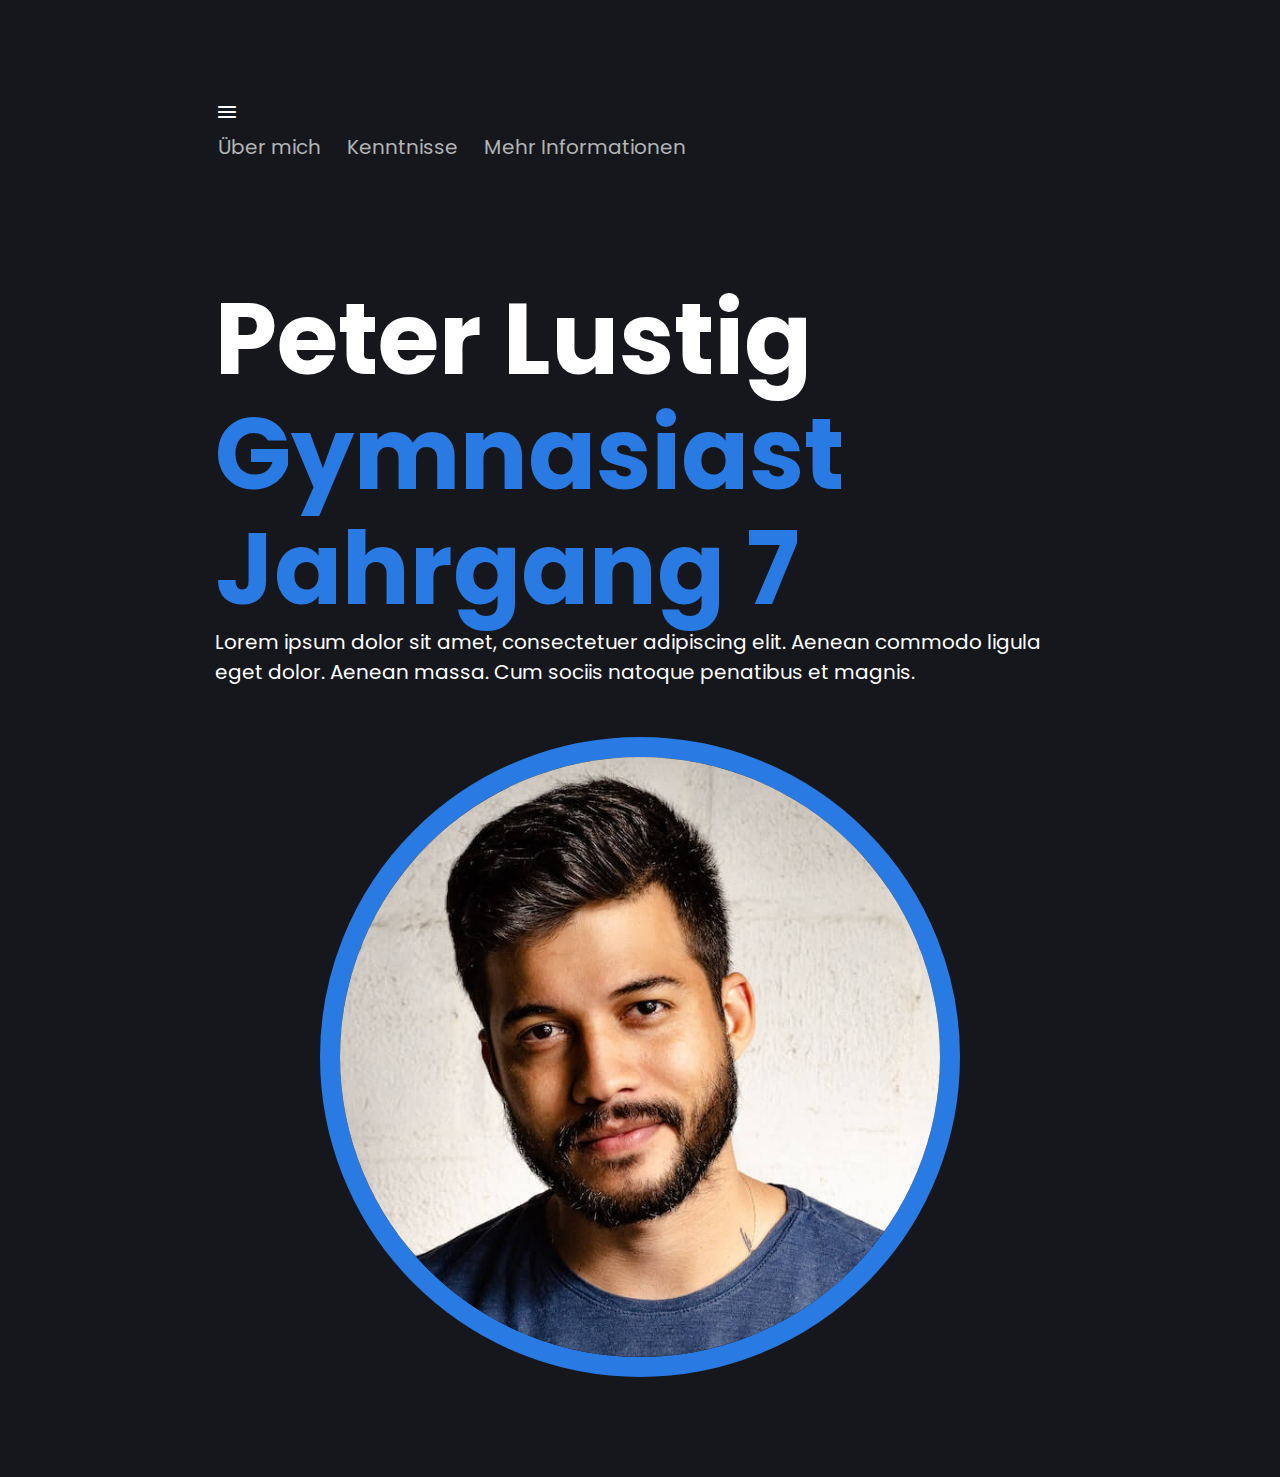
==== index.html @ 4d963d67 "bo" ====
<!DOCTYPE html>
<html lang="de">
<head>
    <meta charset="UTF-8">
    <meta name="viewport" content="width=device-width, initial-scale=1">
    <title>Portrait-Onepager</title>
    <link rel="stylesheet" href="general_styles.css">
    <link rel="stylesheet" href="header.css">
    <link rel="stylesheet" href="https://fonts.googleapis.com/css2?family=Material+Symbols+Rounded:opsz,wght,FILL,GRAD@20..48,100..700,0..1,-50..200" />
</head>
<body>
		<header>
			<div class="header_text">
				<nav>
					<span class="material-symbols-rounded">menu</span>
					<ul>
						<li><a href="">Über mich</a></li>
						<li><a href="">Kenntnisse</a></li>
						<li><a href="">Mehr Informationen</a></li>
					</ul>
				</nav>
				<h1>Peter Lustig <br><span style="color: var(--main-brand-color)">Gymnasiast Jahrgang 7</span></h1>
				<p class="sunheading">Lorem ipsum dolor sit amet, consectetuer adipiscing elit. Aenean commodo ligula eget dolor. Aenean massa. Cum sociis natoque penatibus et magnis.</p>
			</div>
			
			<div class="circle">
				<img src="images/italo-melo-05.jpg">
			</div>
			</div>
		</header>
		<section>
		
		</section>
		<section>
		
		</section>
		<footer>
		
		</footer>
</body>

</html>
---- general_styles.css ----
@import url('https://fonts.googleapis.com/css2?family=Poppins:ital,wght@0,100;0,200;0,300;0,400;0,500;0,600;0,700;0,800;0,900;1,100;1,200;1,300;1,400;1,500;1,600;1,700;1,800;1,900&display=swap');

:root {
	--main-brand-color: #297AE3;
	--primary-color: #15171C;
	--secondary-color: #232933;
	--light-secondary-color: #2E3744;
	--text-color: white;
	--secondary-text-color: #B3B4B6;
}
* {
 	margin: 0;
	 padding: 0;
}
body {
	min-height: 100vh;
	background-color: var(--primary-color);
	font-family: 'Poppins', sans-serif;
	font-size: 20px;
	color: var(--text-color);
}
h1 {
		font-size: 100px;
		line-height: 115%;
}
.subheading {
		margin-top: 25px;
		color: var(--secondary-text-color);
}

@media(max-width: 800px) {
		h1 {
			font-size: 12vw;
		}
}
---- header.css ----
header {
	padding: 100px 25px;
	display: flex;
	justify-content: center;
	align-items: center;
	gap: 50px;
	flex-wrap: wrap;
}
.header_text {
	width: 850px;
}
.circle {
	height: 600px;
	width: 600px;
	max-height: 80vw;
	max-width: 80vw;
	overflow: hidden;
	border-radius: 50%;
	border: 20px solid var(--main-brand-color);
	display: flex;
	justify-content: center;
	align-items: center;
}
.circle img {
	width: 100%;
}
nav {
	margin-bottom: 120px;
}
nav ul {
	list-style: none;
	display: flex;
	gap: 20px;
}
nav a {
	color: var(--secondary-text-color);
	text-decoration: none;
	position: relative;
	padding: 3px;
}
nav a:hover {
	color: var(--text-color);
}
nav a::after {
	content:'';
	height: 2px;
	width: 0;
	background: var(--main-brand-color);
	position: absolute;
	bottom: 0;
	left: 0;
}
nav a:hover::after {
	width: 100%;
}
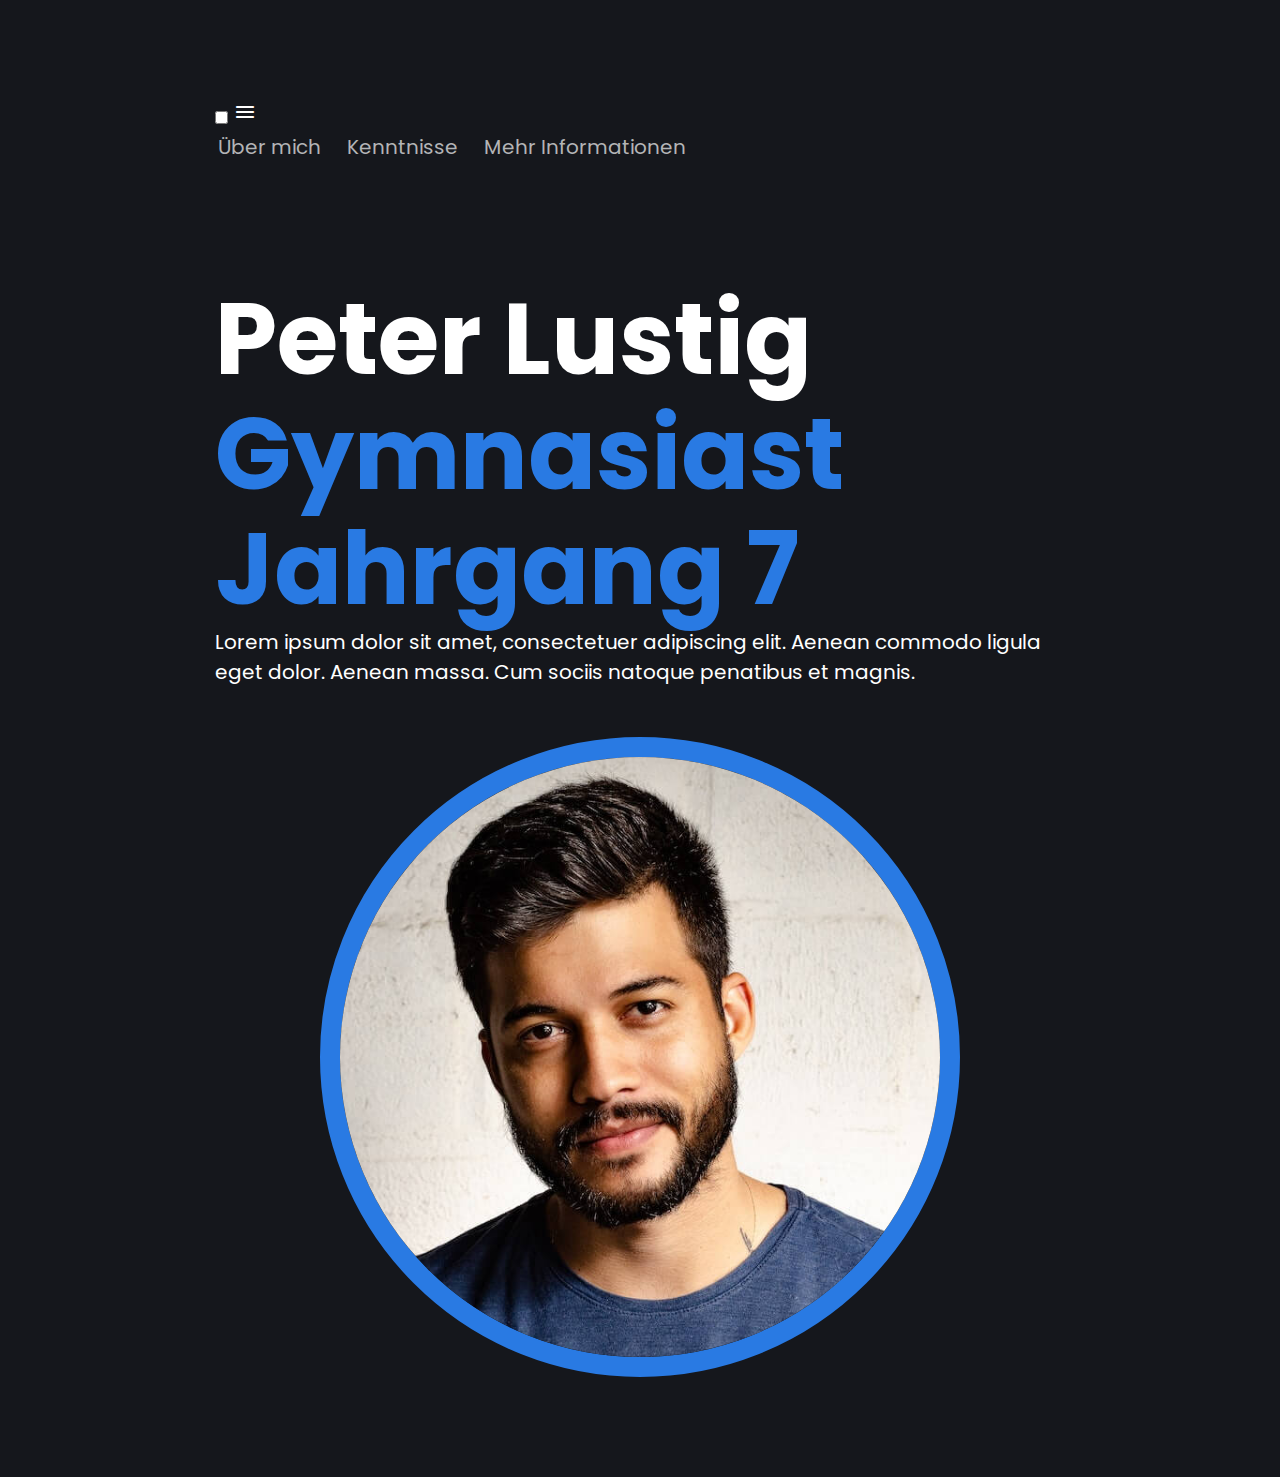
==== commit 140ee9f2: "bo" ====
--- a/index.html
+++ b/index.html
@@ -12,7 +12,11 @@
 		<header>
 			<div class="header_text">
 				<nav>
-					<span class="material-symbols-rounded">menu</span>
+				
+					<input type="checkbox" id="toggle_button">
+					<label for="toggle_button">
+						<span class="material-symbols-rounded">menu</span>
+						</label>
 					<ul>
 						<li><a href="">Über mich</a></li>
 						<li><a href="">Kenntnisse</a></li>
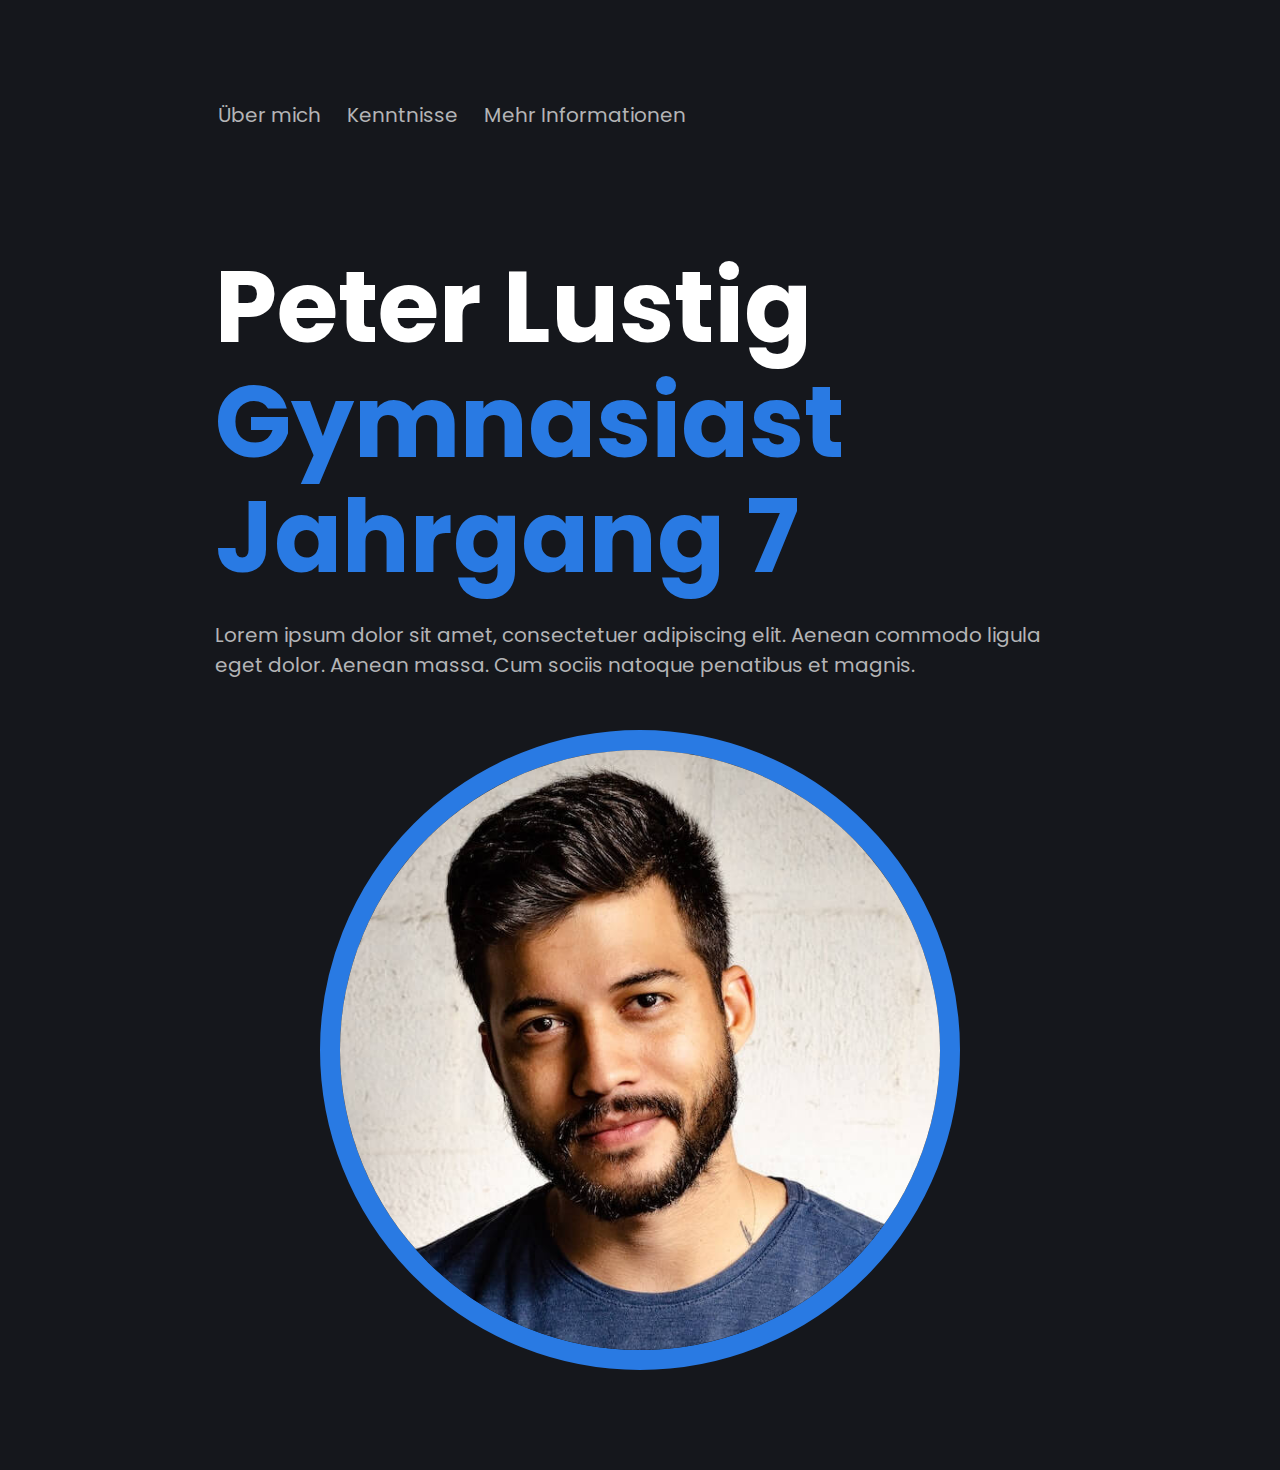
==== commit 4d60dab2: "bo" ====
--- a/index.html
+++ b/index.html
@@ -24,7 +24,7 @@
 					</ul>
 				</nav>
 				<h1>Peter Lustig <br><span style="color: var(--main-brand-color)">Gymnasiast Jahrgang 7</span></h1>
-				<p class="sunheading">Lorem ipsum dolor sit amet, consectetuer adipiscing elit. Aenean commodo ligula eget dolor. Aenean massa. Cum sociis natoque penatibus et magnis.</p>
+				<p class="subheading">Lorem ipsum dolor sit amet, consectetuer adipiscing elit. Aenean commodo ligula eget dolor. Aenean massa. Cum sociis natoque penatibus et magnis.</p>
 			</div>
 			
 			<div class="circle">
--- a/header.css
+++ b/header.css
@@ -52,4 +52,30 @@
 }
 nav a:hover::after {
 	width: 100%;
+}
+#toggle_button {
+	display: none;
+}
+label[for="toggle_button"] span {
+	display: none;
+}
+label[for="toggle_button"] span {
+	font-size: 40p;
+}
+@media(max-width:800px) {
+		nav {
+		position: absolute;
+		top: 0;
+		left: 0;
+	}
+		nav ul {
+			display: none;
+			flex-direction: column;
+		}
+		#toggle_button:checked ~ ul {
+			display: flex;
+		}
+		label[for="toggle_button"] span {
+			display: block;
+		}
 }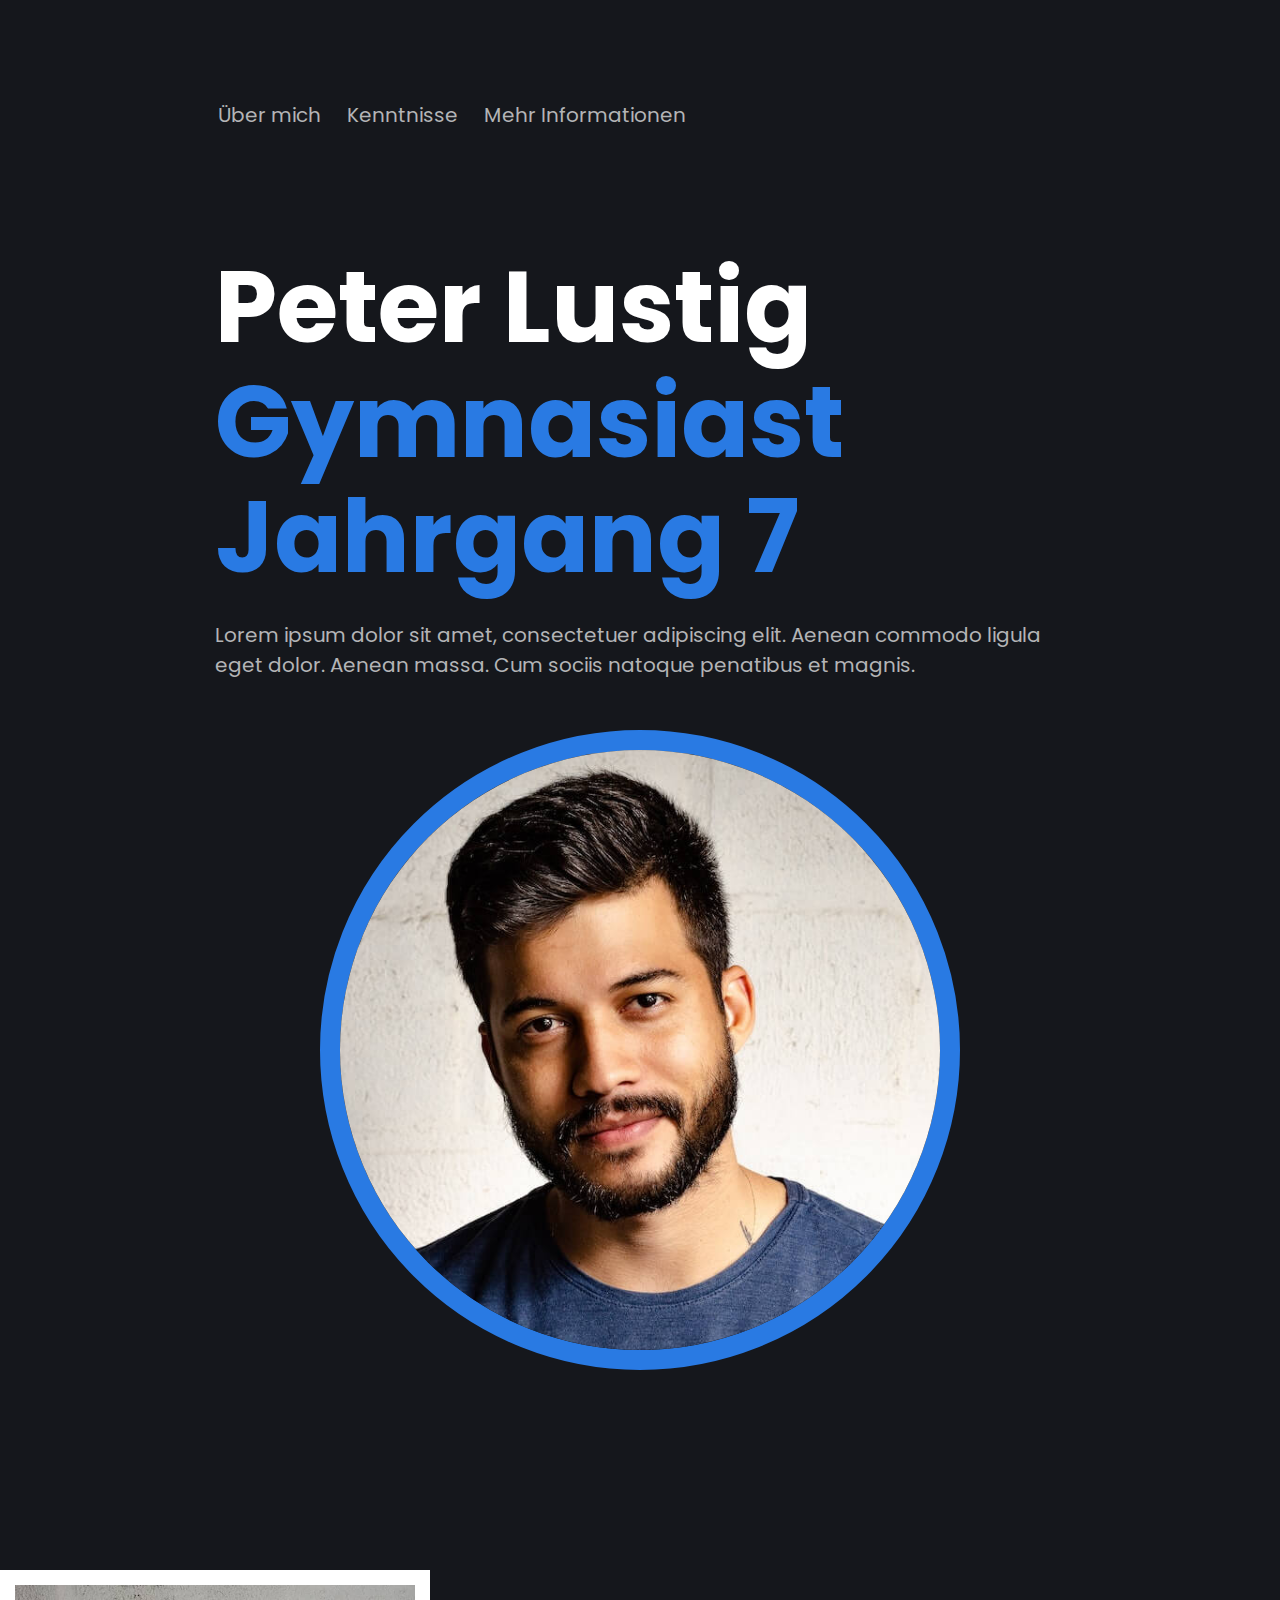
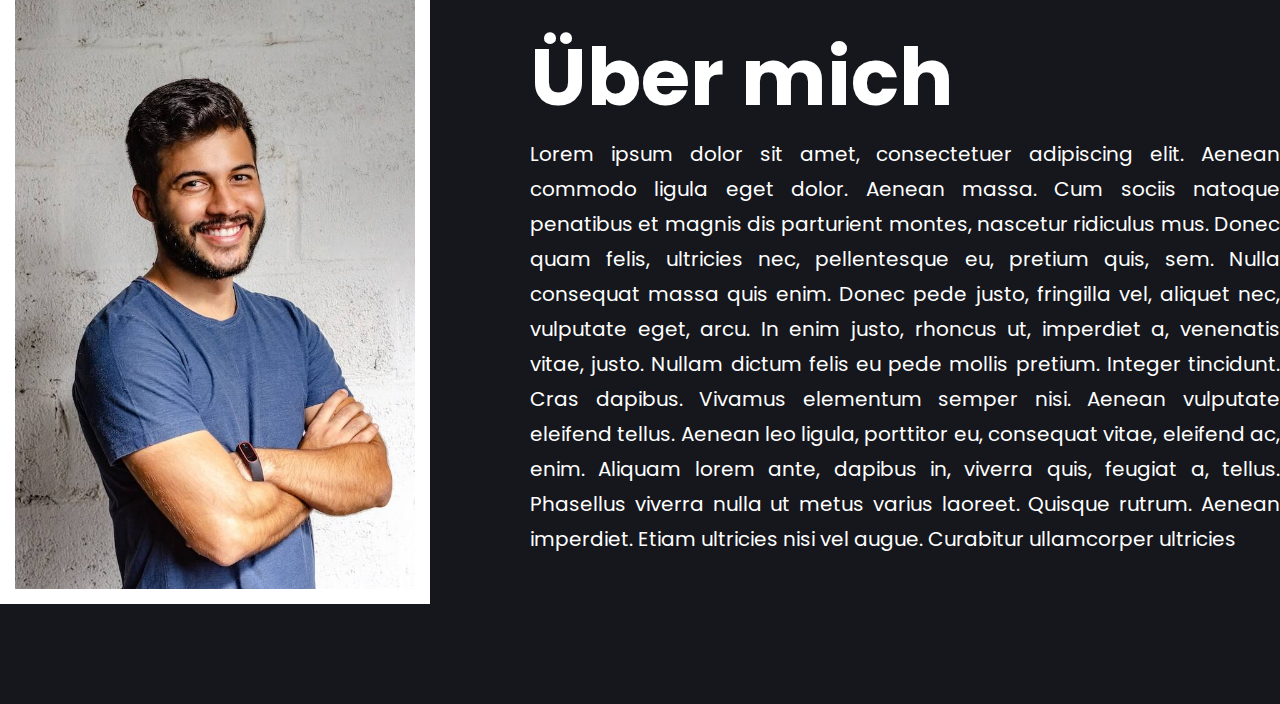
==== commit fcc196bb: "bo" ====
--- a/index.html
+++ b/index.html
@@ -6,6 +6,7 @@
     <title>Portrait-Onepager</title>
     <link rel="stylesheet" href="general_styles.css">
     <link rel="stylesheet" href="header.css">
+    <link rel="stylesheet" href="about_me.css">
     <link rel="stylesheet" href="https://fonts.googleapis.com/css2?family=Material+Symbols+Rounded:opsz,wght,FILL,GRAD@20..48,100..700,0..1,-50..200" />
 </head>
 <body>
@@ -32,8 +33,13 @@
 			</div>
 			</div>
 		</header>
-		<section>
-		
+		<section id="about_me_section">
+			<img src="images/italo-melo-04.jpg">
+			<div class="about_me_container">
+				<h2>Über mich</h2>
+				<p>Lorem ipsum dolor sit amet, consectetuer adipiscing elit. Aenean commodo ligula eget dolor. Aenean massa. Cum sociis natoque penatibus et magnis dis parturient montes, nascetur ridiculus mus. Donec quam felis, ultricies nec, pellentesque eu, pretium quis, sem. Nulla consequat massa quis enim. Donec pede justo, fringilla vel, aliquet nec, vulputate eget, arcu. In enim justo, rhoncus ut, imperdiet a, venenatis vitae, justo. Nullam dictum felis eu pede mollis pretium. Integer tincidunt. Cras dapibus. Vivamus elementum semper nisi. Aenean vulputate eleifend tellus. Aenean leo ligula, porttitor eu, consequat vitae, eleifend ac, enim. Aliquam lorem ante, dapibus in, viverra quis, feugiat a, tellus. Phasellus viverra nulla ut metus varius laoreet. Quisque rutrum. Aenean imperdiet. Etiam ultricies nisi vel augue. Curabitur ullamcorper ultricies</p>
+			</div>
+			</div>
 		</section>
 		<section>
 		
--- a/header.css
+++ b/header.css
@@ -67,10 +67,14 @@
 		position: absolute;
 		top: 0;
 		left: 0;
+		background: var(--secondary-color);
+		padding: 15px;
+		border-radius: 0 0 25px 0;
 	}
 		nav ul {
 			display: none;
 			flex-direction: column;
+			padding-top: 20px;
 		}
 		#toggle_button:checked ~ ul {
 			display: flex;
--- a/about_me.css
+++ b/about_me.css
@@ -0,0 +1,25 @@
+#about_me_section {
+	padding: 100px 0;
+	background-color: var(-secondary-color);
+	display: flex;
+	justify-content: center;
+	align-items: center;
+	gap: 100px;
+	flex-wrap: wrap-reverse;
+}
+.about_me_container {
+	width: 750px;
+	max-width: 90%;
+}
+#about_me_section img{
+	width: 400px;
+	max-width: calc(90% - 30px);
+	border: 15px solid var(--text-color);
+}
+.about_me_container h2 {
+font-size: 80px;
+}
+.about_me_container p {
+	text-align: justify;
+	line-height: 175%;
+}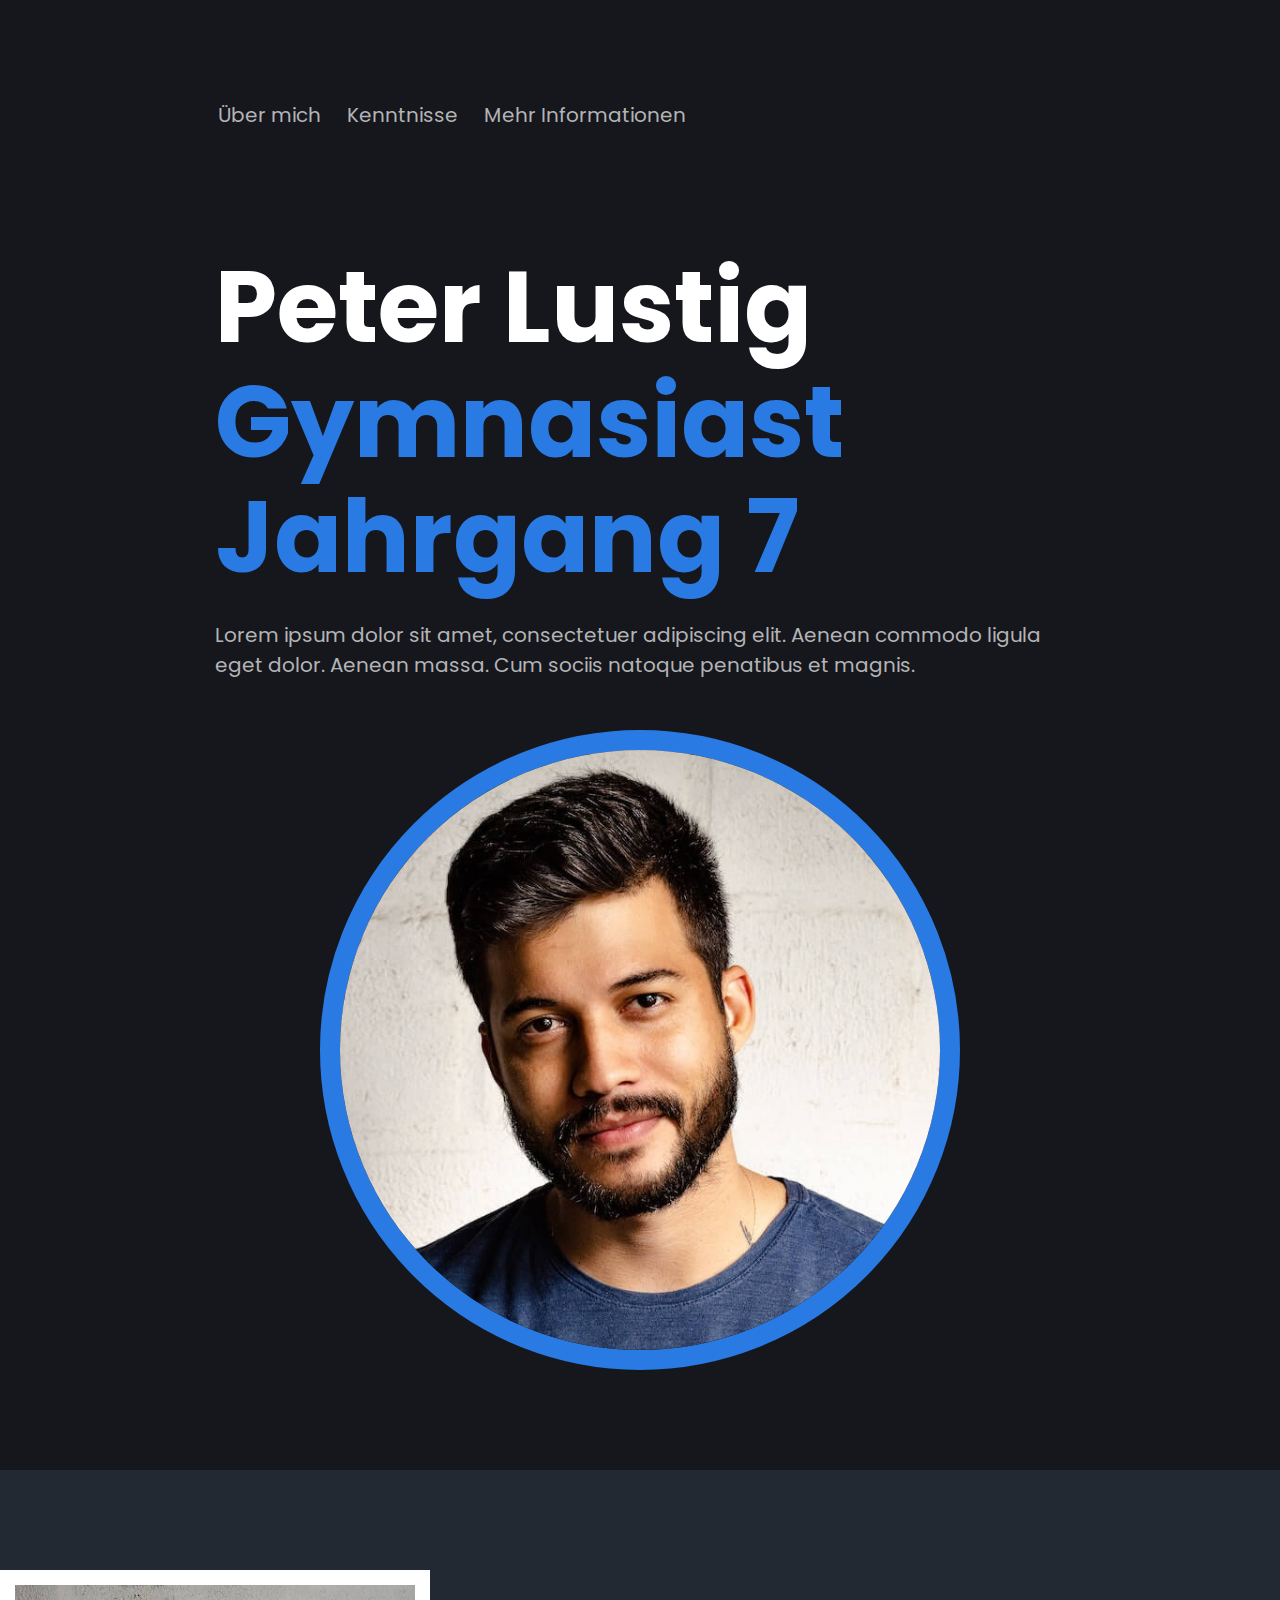
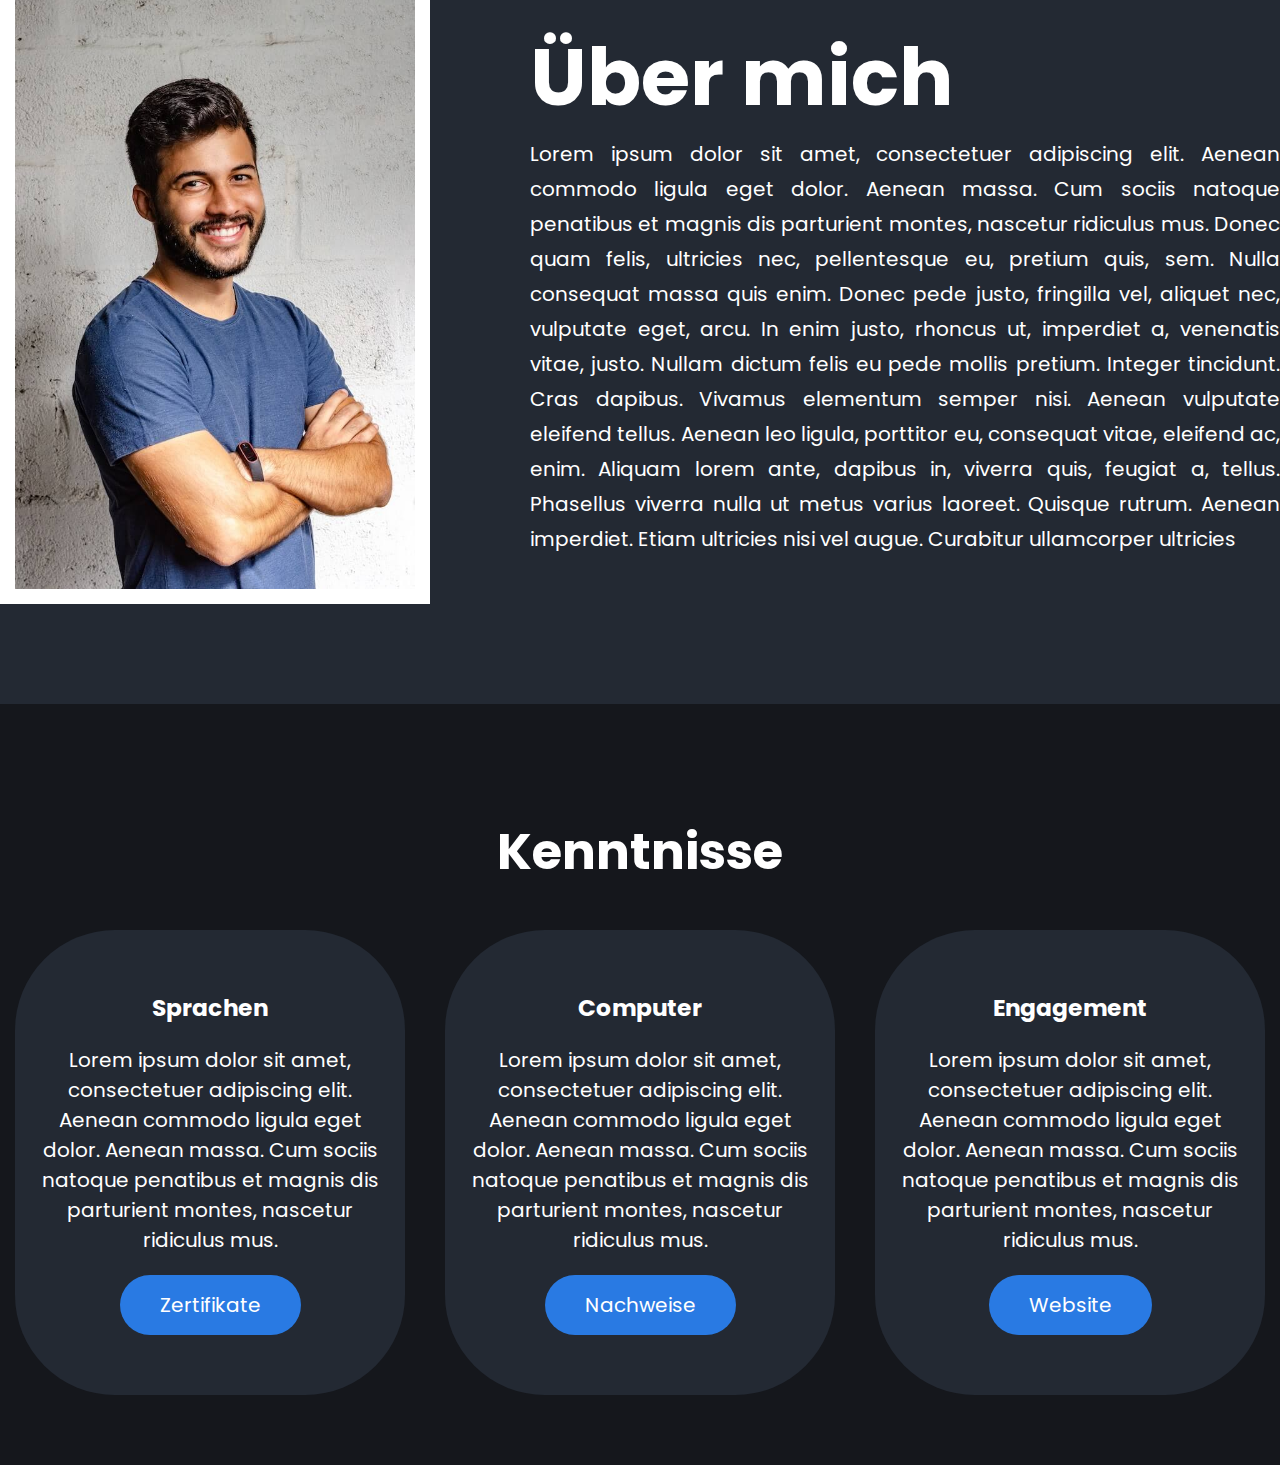
==== commit 5e75115b: "bo" ====
--- a/index.html
+++ b/index.html
@@ -7,19 +7,19 @@
     <link rel="stylesheet" href="general_styles.css">
     <link rel="stylesheet" href="header.css">
     <link rel="stylesheet" href="about_me.css">
+    <link rel="stylesheet" href="kenntnisse.css">
     <link rel="stylesheet" href="https://fonts.googleapis.com/css2?family=Material+Symbols+Rounded:opsz,wght,FILL,GRAD@20..48,100..700,0..1,-50..200" />
 </head>
 <body>
 		<header>
 			<div class="header_text">
 				<nav>
-				
 					<input type="checkbox" id="toggle_button">
 					<label for="toggle_button">
 						<span class="material-symbols-rounded">menu</span>
 						</label>
 					<ul>
-						<li><a href="">Über mich</a></li>
+						<li><a href="#about_me_section">Über mich</a></li>
 						<li><a href="">Kenntnisse</a></li>
 						<li><a href="">Mehr Informationen</a></li>
 					</ul>
@@ -41,8 +41,26 @@
 			</div>
 			</div>
 		</section>
-		<section>
 		
+		<section id="kenntnisse_section">
+			<h2>Kenntnisse</h2>
+			<div class="flex_container">
+				<div class="card">
+					<h3>Sprachen</h3>
+					<p>Lorem ipsum dolor sit amet, consectetuer adipiscing elit. Aenean commodo ligula eget dolor. Aenean massa. Cum sociis natoque penatibus et magnis dis parturient montes, nascetur ridiculus mus.</p>
+					<a href="">Zertifikate</a>
+				</div>
+				<div class="card">
+					<h3>Computer</h3>
+					<p>Lorem ipsum dolor sit amet, consectetuer adipiscing elit. Aenean commodo ligula eget dolor. Aenean massa. Cum sociis natoque penatibus et magnis dis parturient montes, nascetur ridiculus mus.</p>
+					<a href="">Nachweise</a>
+				</div>
+				<div class="card">
+					<h3>Engagement</h3>
+					<p>Lorem ipsum dolor sit amet, consectetuer adipiscing elit. Aenean commodo ligula eget dolor. Aenean massa. Cum sociis natoque penatibus et magnis dis parturient montes, nascetur ridiculus mus.</p>
+					<a href="">Website</a>
+				</div>
+			</div>
 		</section>
 		<footer>
 		
--- a/about_me.css
+++ b/about_me.css
@@ -1,6 +1,6 @@
 #about_me_section {
 	padding: 100px 0;
-	background-color: var(-secondary-color);
+	background-color: var(--secondary-color);
 	display: flex;
 	justify-content: center;
 	align-items: center;
@@ -22,4 +22,13 @@
 .about_me_container p {
 	text-align: justify;
 	line-height: 175%;
+}
+@media(max-width: 800px) {
+	#about_me_section {
+		padding: 50px 0;
+	}
+	#about_me_section h2 {
+		text-align: center;
+		font-size: 12vw;
+	}
 }--- a/kenntnisse.css
+++ b/kenntnisse.css
@@ -0,0 +1,37 @@
+#kenntnisse_section {
+	padding: 70px 0;
+	background-color: var(--primary-color);
+}
+#kenntnisse_section h2 {
+	font-size: 50px;
+	text-align: center;
+	padding: 40px 0;
+}
+.flex_container {
+	display: flex;
+	gap: 40px;
+	justify-content: center;
+}
+.card {
+	width: 350px;
+	background-color: var(--secondary-color);
+	border-radius: 100px;
+	padding: 60px 20px;
+	
+	display: flex;
+	flex-direction: column;
+	justify-content: center;
+	gap: 20px;
+}
+.card *{
+	text-align: center;
+}
+.card a {
+	background-color: var(--main-brand-color);
+	width: min-content;
+	padding: 15px 40px;
+	border-radius: 50px;
+	margin: 0 auto;
+	text-decoration: none;
+	color: var(--text-color);
+}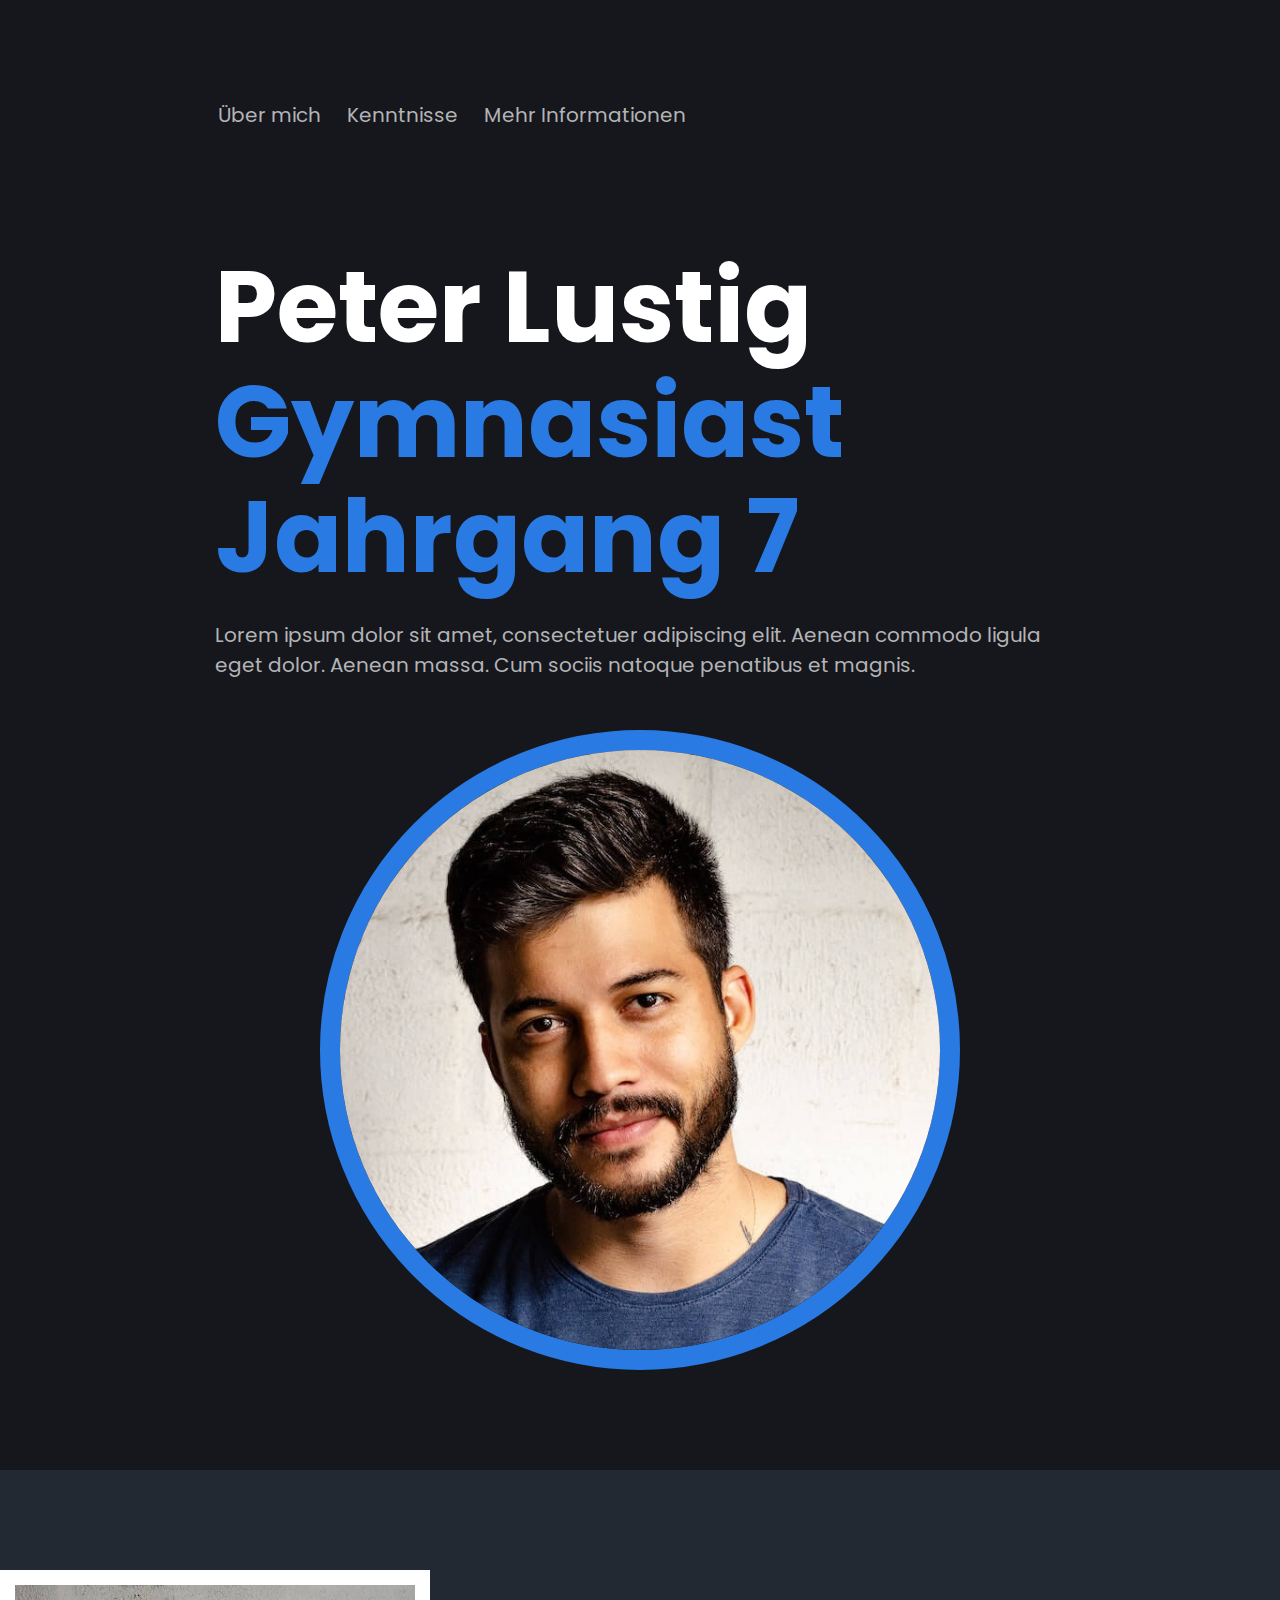
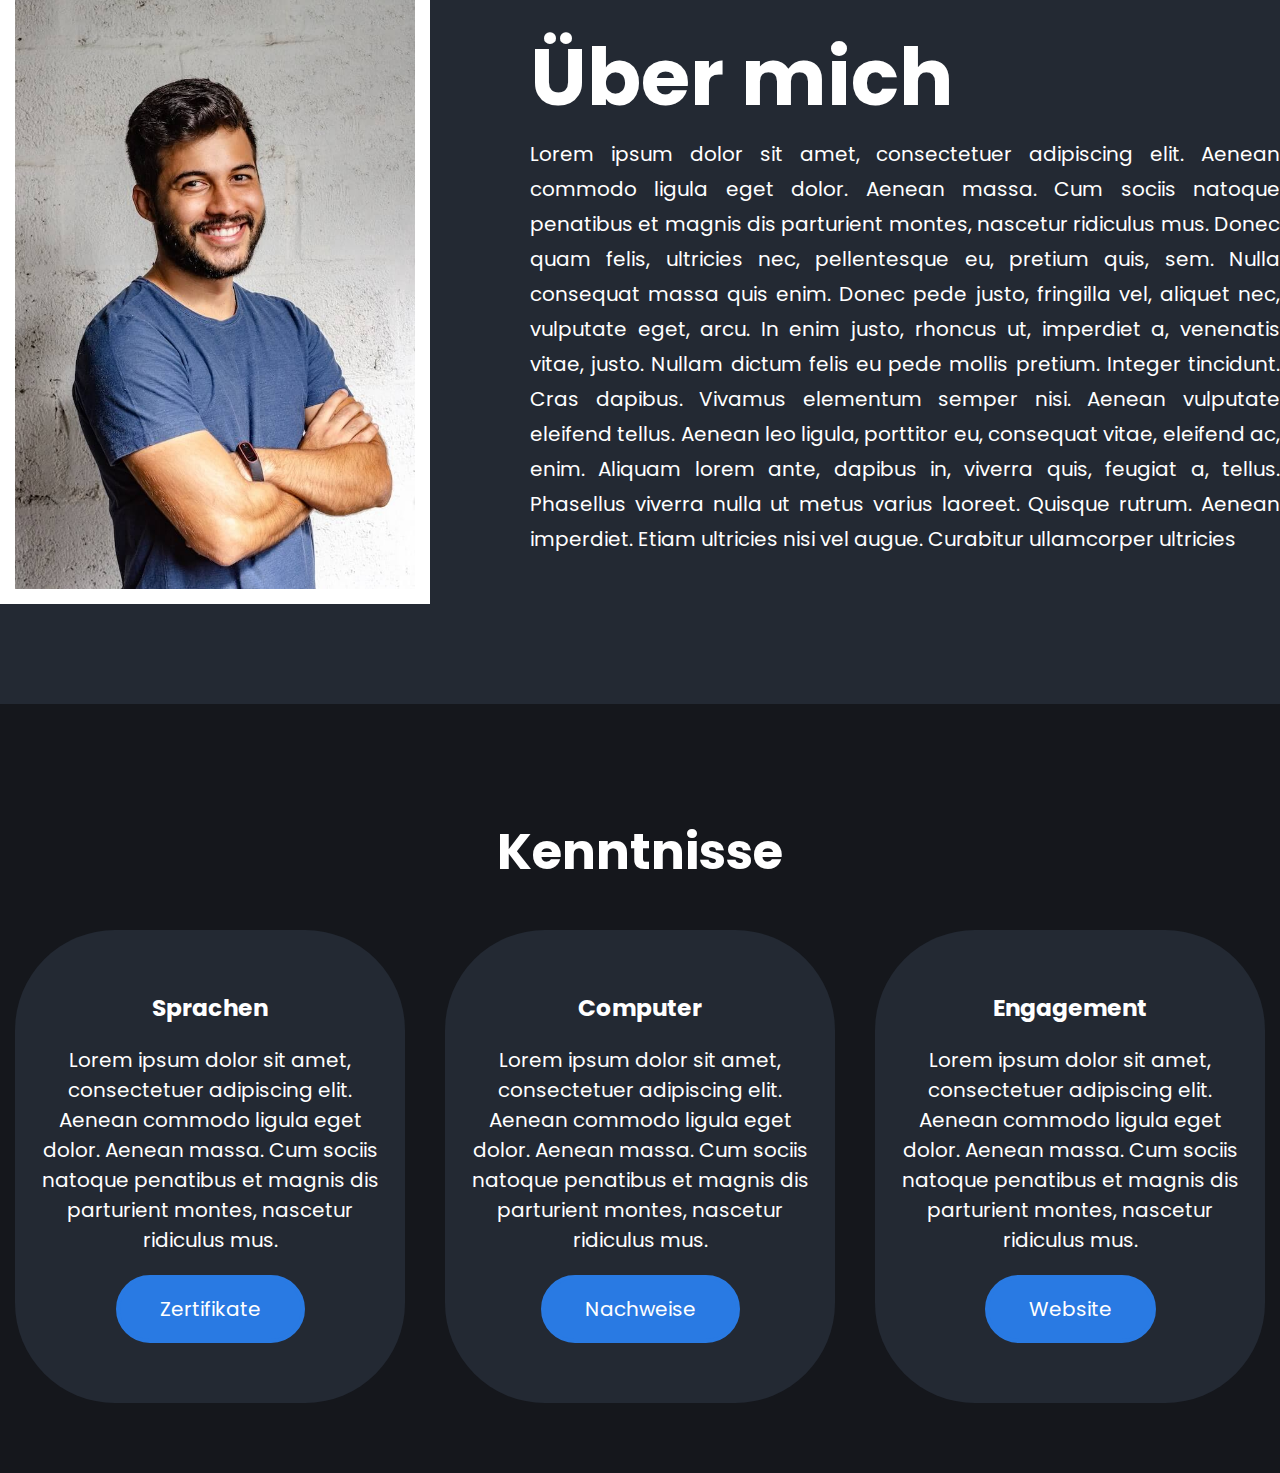
==== commit d1f6171f: "b" ====
--- a/index.html
+++ b/index.html
@@ -20,7 +20,7 @@
 						</label>
 					<ul>
 						<li><a href="#about_me_section">Über mich</a></li>
-						<li><a href="">Kenntnisse</a></li>
+						<li><a href="#kenntnisse_section">Kenntnisse</a></li>
 						<li><a href="">Mehr Informationen</a></li>
 					</ul>
 				</nav>
--- a/kenntnisse.css
+++ b/kenntnisse.css
@@ -11,9 +11,11 @@
 	display: flex;
 	gap: 40px;
 	justify-content: center;
+	flex-wrap: wrap;
 }
 .card {
 	width: 350px;
+	max-width: calc(90% - 40px);
 	background-color: var(--secondary-color);
 	border-radius: 100px;
 	padding: 60px 20px;
@@ -34,4 +36,15 @@
 	margin: 0 auto;
 	text-decoration: none;
 	color: var(--text-color);
-}+	border: 4px solid var(--main-brand-color);
+	transition: 200ms ease-in-out;
+}
+.card a:hover {
+	background: transparent;
+}
+
+@media(max-width: 800px) {
+	#kenntnisse_section h2 {
+		font-size: 12vw;
+	}
+}
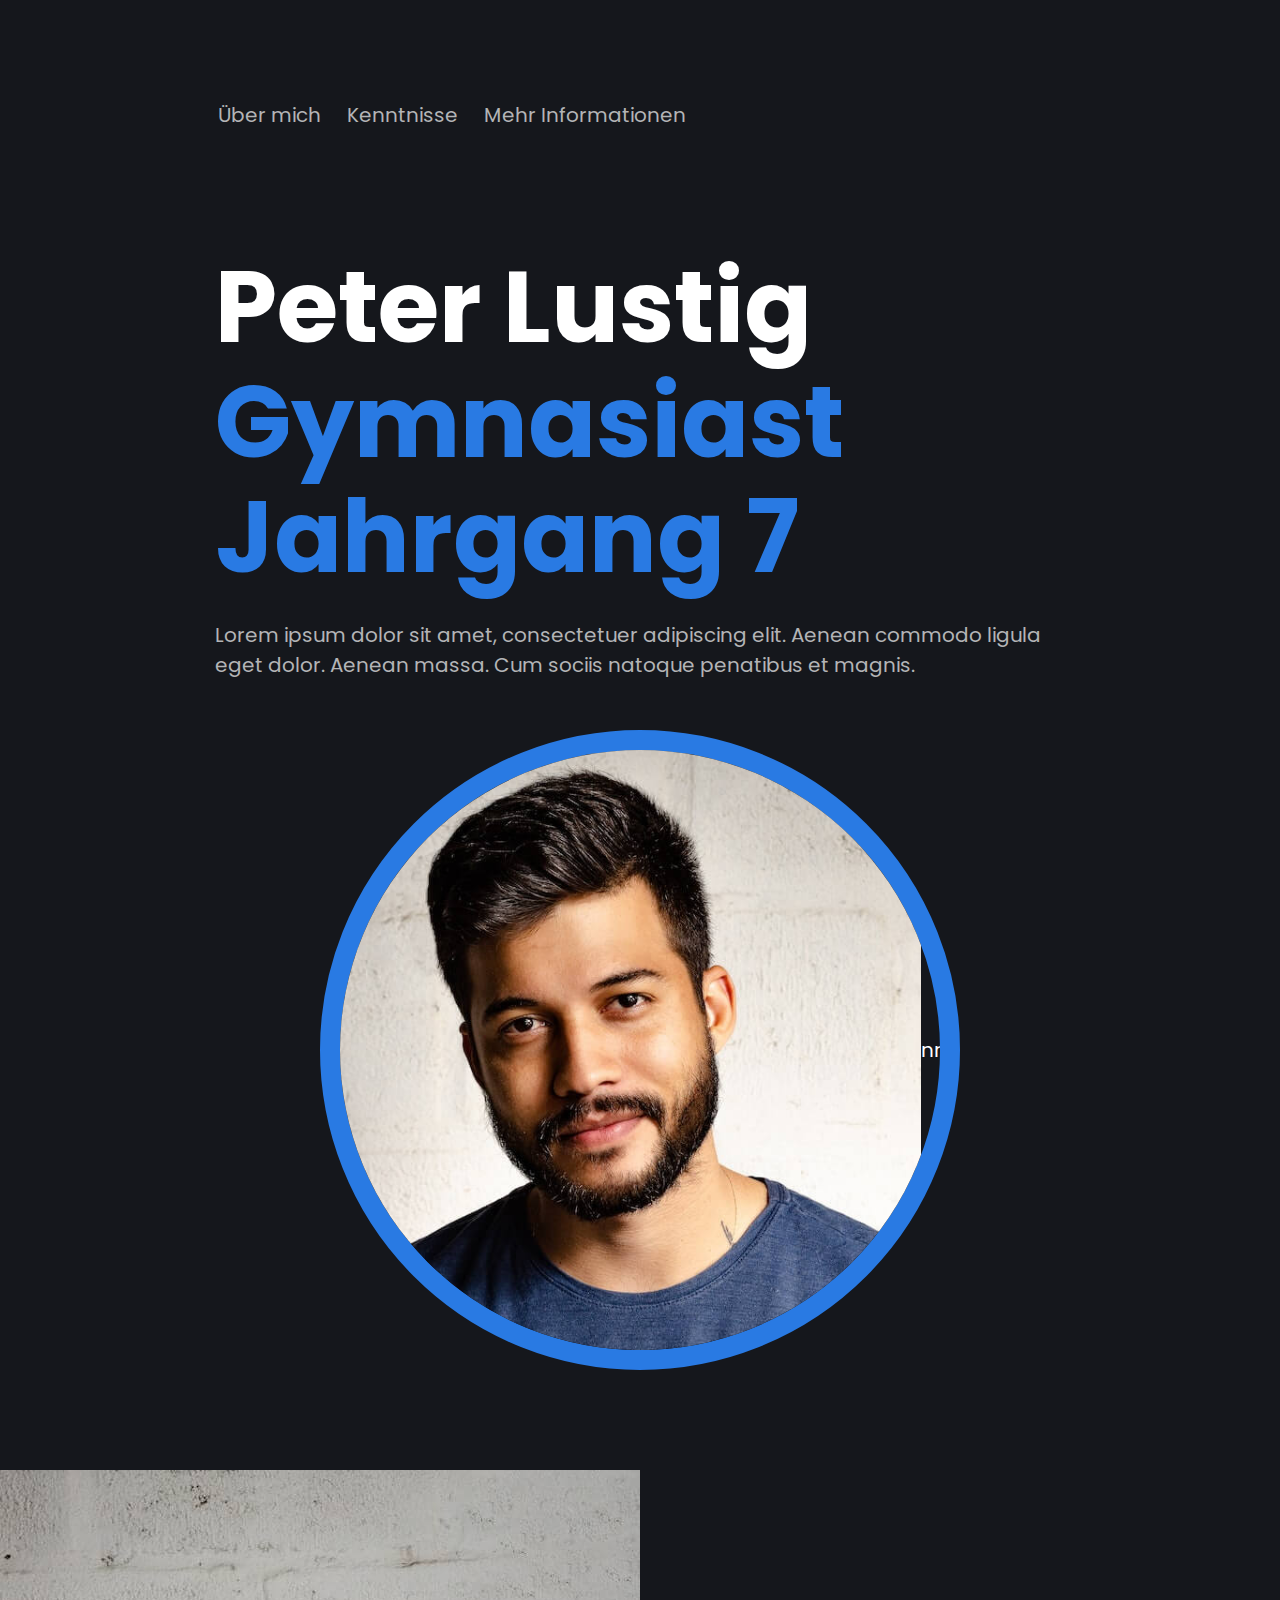
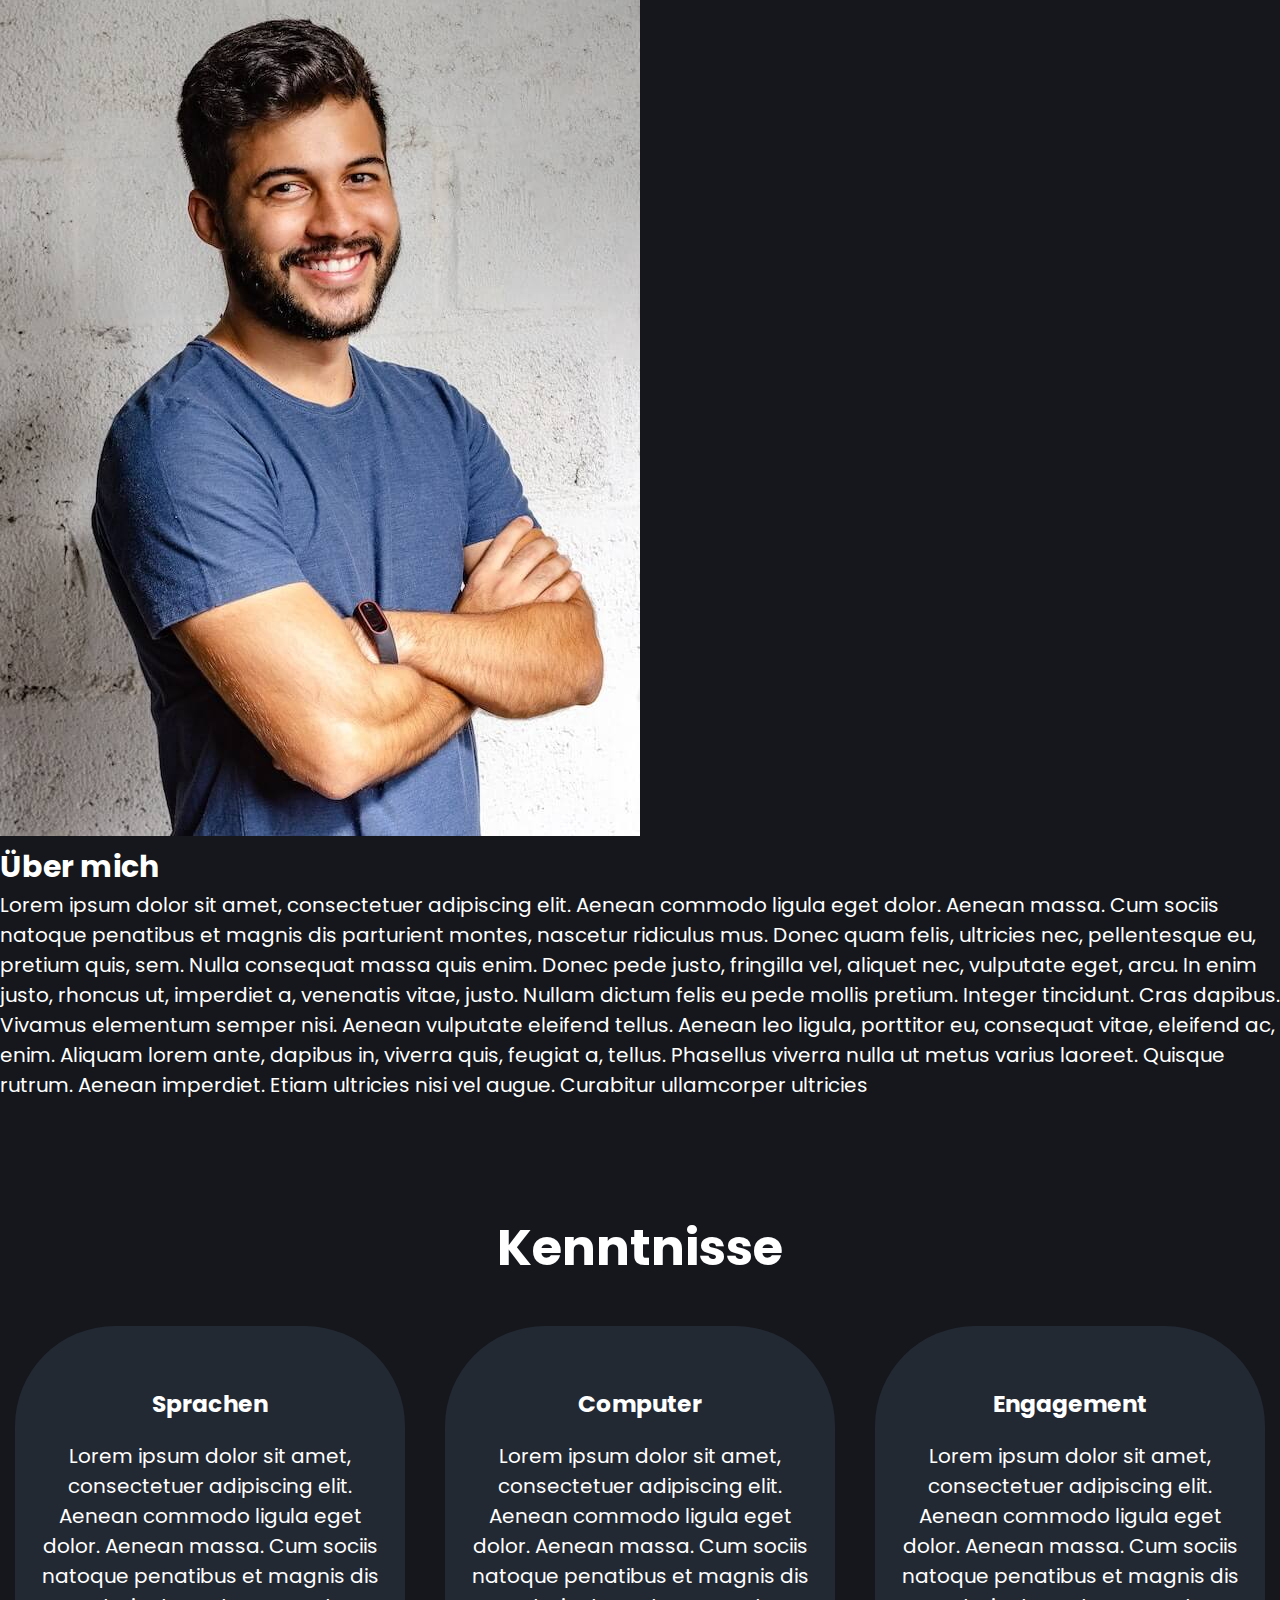
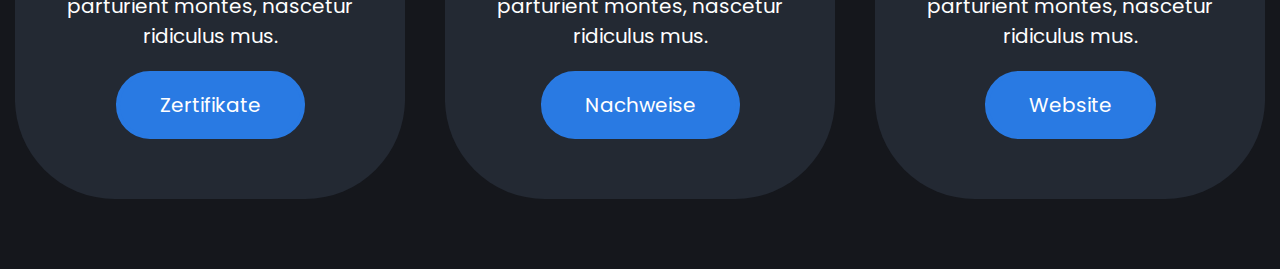
==== commit 7cb3c2eb: "bo" ====
--- a/index.html
+++ b/index.html
@@ -30,6 +30,7 @@
 			
 			<div class="circle">
 				<img src="images/italo-melo-05.jpg">
+				nnn
 			</div>
 			</div>
 		</header>
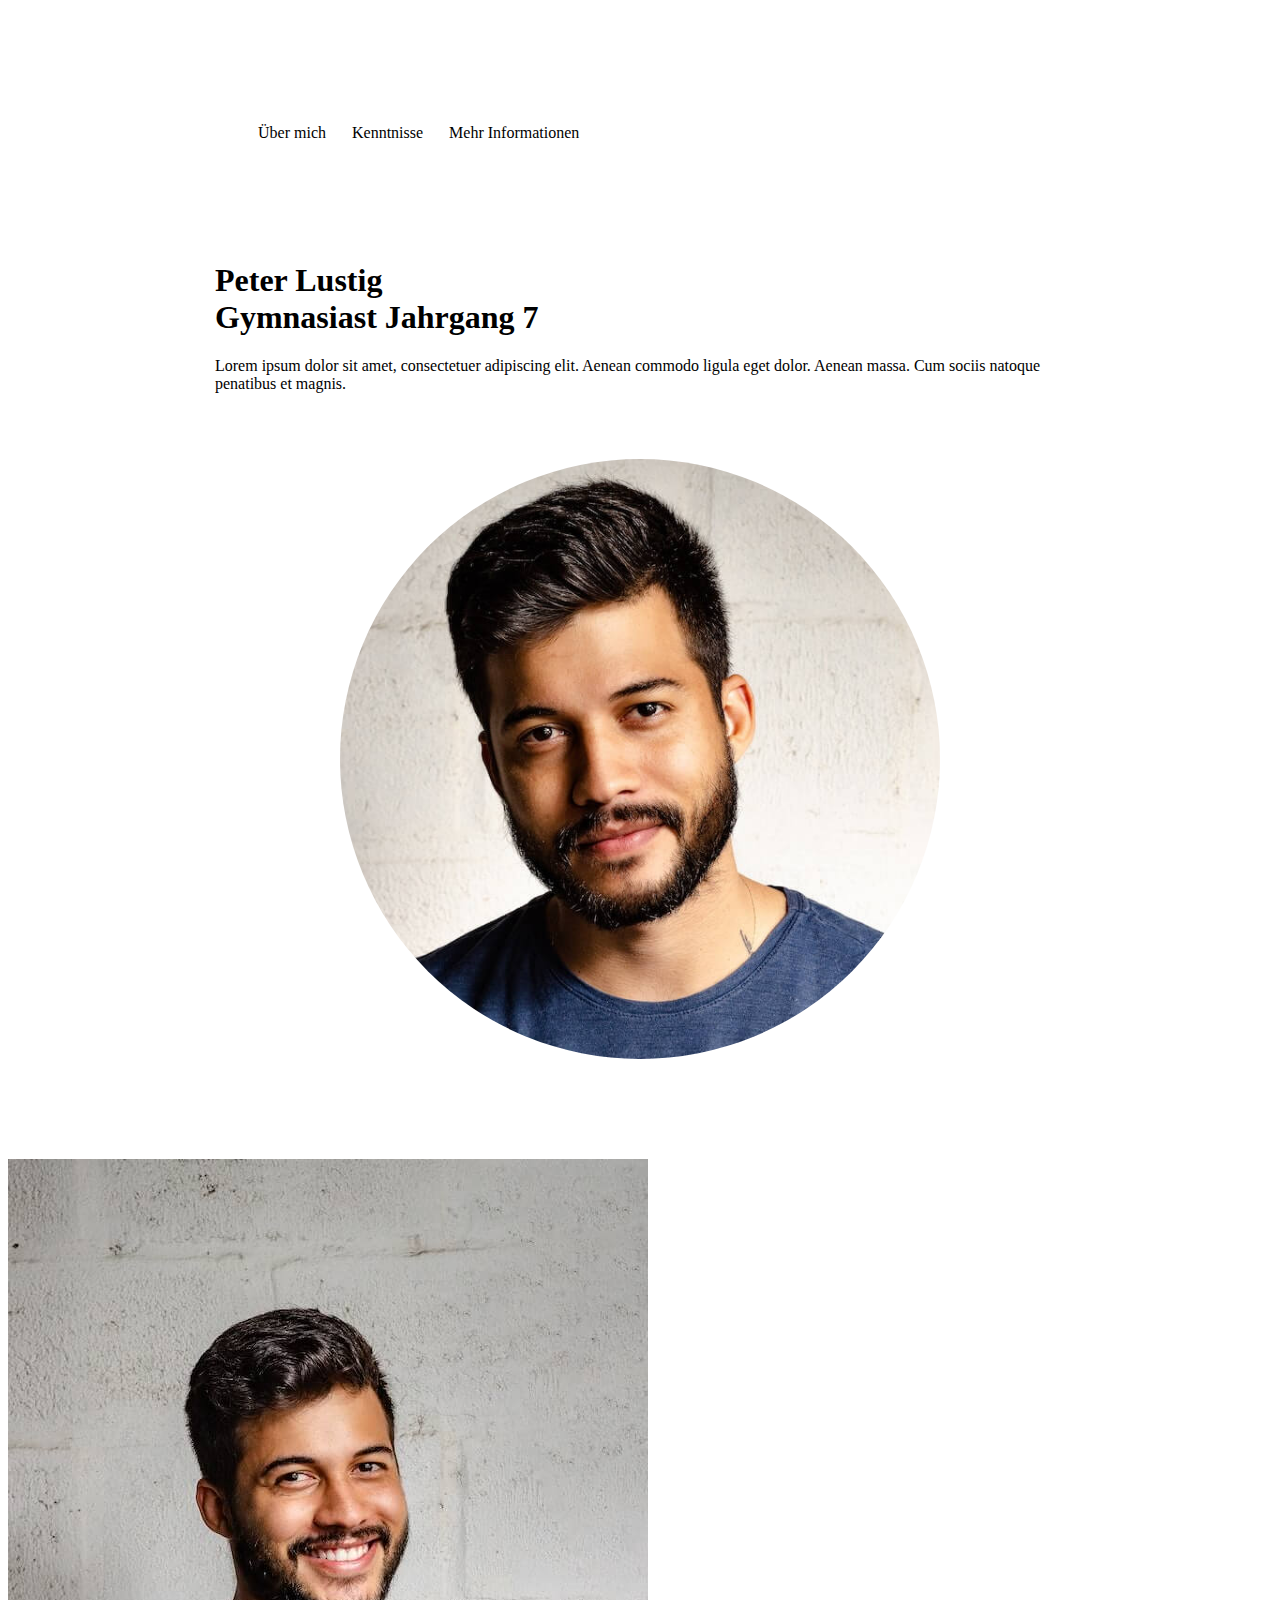
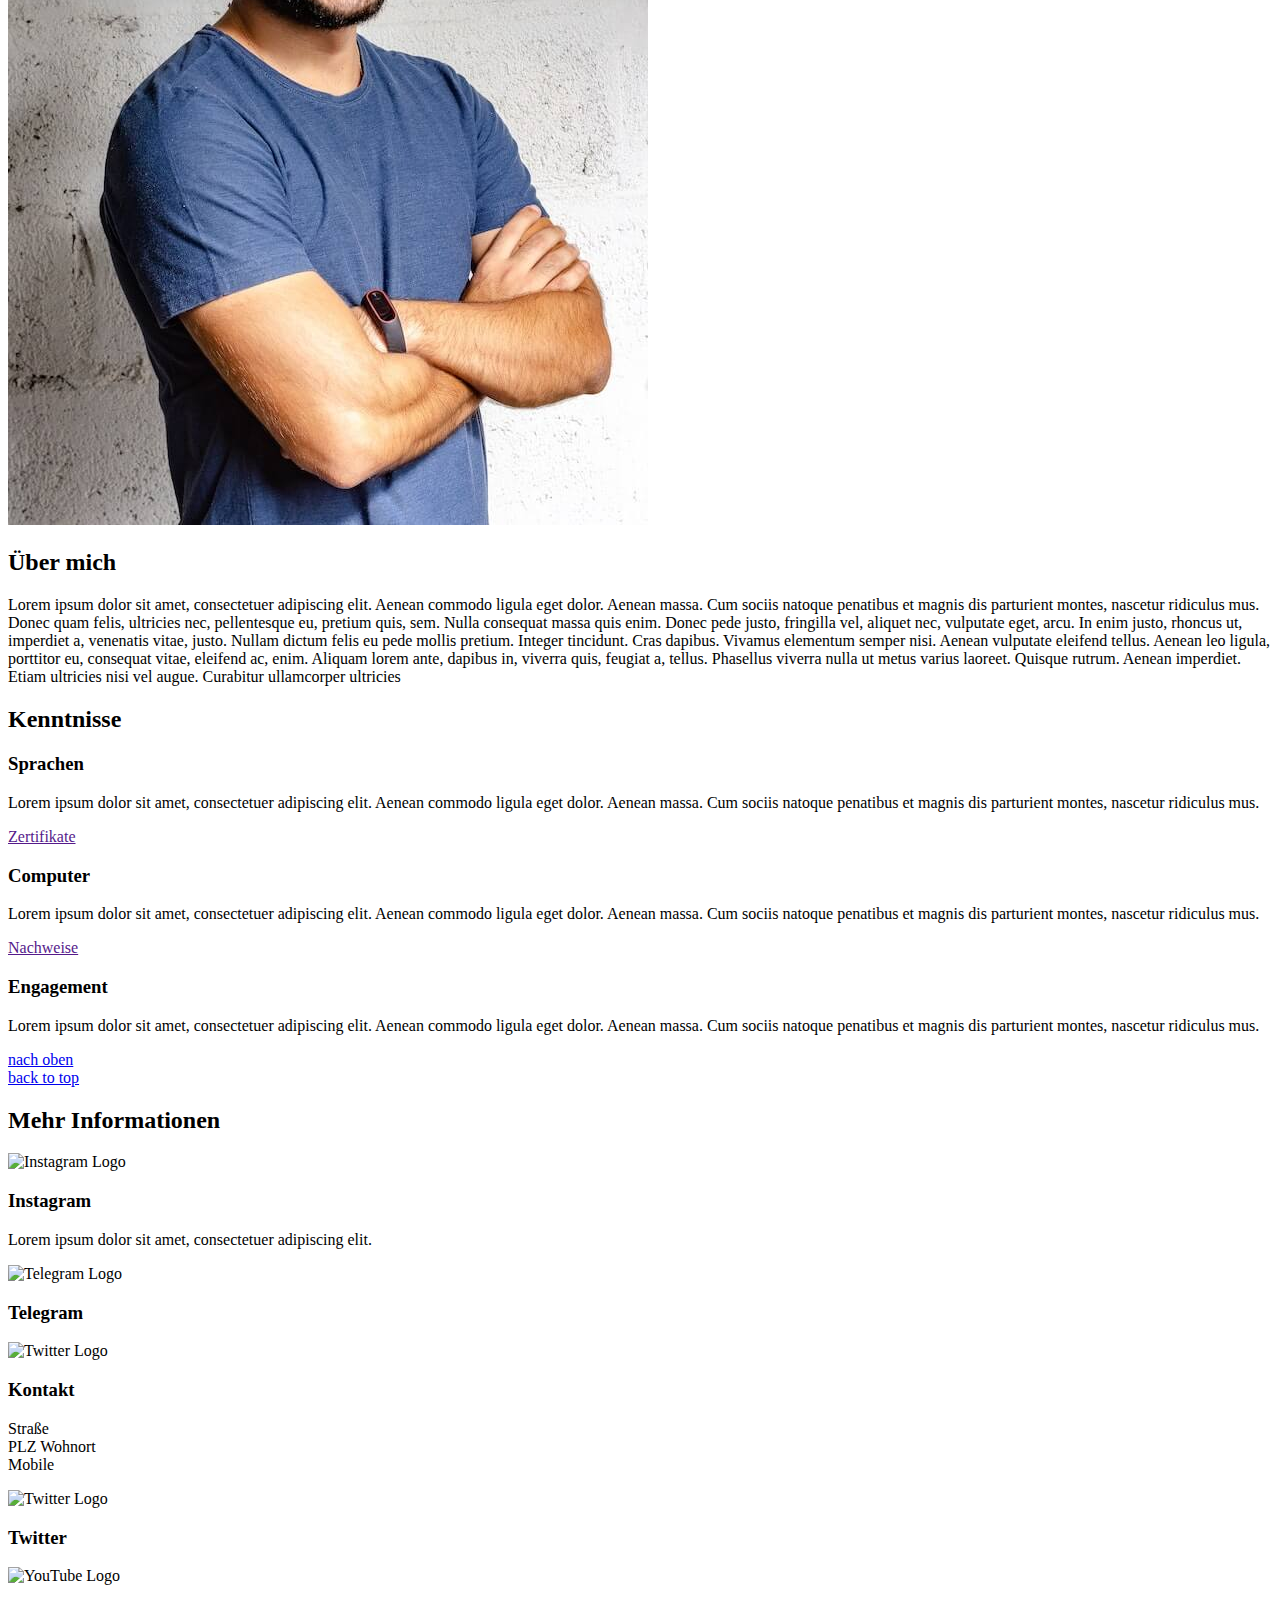
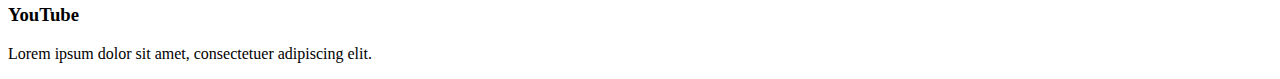
==== commit bf164ac0: "Update index.html" ====
--- a/index.html
+++ b/index.html
@@ -4,13 +4,15 @@
     <meta charset="UTF-8">
     <meta name="viewport" content="width=device-width, initial-scale=1">
     <title>Portrait-Onepager</title>
-    <link rel="stylesheet" href="general_styles.css">
-    <link rel="stylesheet" href="header.css">
-    <link rel="stylesheet" href="about_me.css">
-    <link rel="stylesheet" href="kenntnisse.css">
+    <link rel="stylesheet" href="styles/general_styles.css">
+    <link rel="stylesheet" href="styles/header.css">
+    <link rel="stylesheet" href="styles/about_me.css">
+    <link rel="stylesheet" href="styles/kenntnisse.css">
+    <link rel="stylesheet" href="styles/footer.css">
     <link rel="stylesheet" href="https://fonts.googleapis.com/css2?family=Material+Symbols+Rounded:opsz,wght,FILL,GRAD@20..48,100..700,0..1,-50..200" />
 </head>
 <body>
+          <a name="top"></a>
 		<header>
 			<div class="header_text">
 				<nav>
@@ -21,7 +23,7 @@
 					<ul>
 						<li><a href="#about_me_section">Über mich</a></li>
 						<li><a href="#kenntnisse_section">Kenntnisse</a></li>
-						<li><a href="">Mehr Informationen</a></li>
+						<li><a href="#more_section">Mehr Informationen</a></li>
 					</ul>
 				</nav>
 				<h1>Peter Lustig <br><span style="color: var(--main-brand-color)">Gymnasiast Jahrgang 7</span></h1>
@@ -30,15 +32,14 @@
 			
 			<div class="circle">
 				<img src="images/italo-melo-05.jpg">
-				nnn
-			</div>
 			</div>
 		</header>
 		<section id="about_me_section">
 			<img src="images/italo-melo-04.jpg">
 			<div class="about_me_container">
 				<h2>Über mich</h2>
-				<p>Lorem ipsum dolor sit amet, consectetuer adipiscing elit. Aenean commodo ligula eget dolor. Aenean massa. Cum sociis natoque penatibus et magnis dis parturient montes, nascetur ridiculus mus. Donec quam felis, ultricies nec, pellentesque eu, pretium quis, sem. Nulla consequat massa quis enim. Donec pede justo, fringilla vel, aliquet nec, vulputate eget, arcu. In enim justo, rhoncus ut, imperdiet a, venenatis vitae, justo. Nullam dictum felis eu pede mollis pretium. Integer tincidunt. Cras dapibus. Vivamus elementum semper nisi. Aenean vulputate eleifend tellus. Aenean leo ligula, porttitor eu, consequat vitae, eleifend ac, enim. Aliquam lorem ante, dapibus in, viverra quis, feugiat a, tellus. Phasellus viverra nulla ut metus varius laoreet. Quisque rutrum. Aenean imperdiet. Etiam ultricies nisi vel augue. Curabitur ullamcorper ultricies</p>
+				<p>Lorem ipsum dolor sit amet, consectetuer adipiscing elit. Aenean commodo ligula eget dolor. Aenean massa. Cum sociis natoque penatibus et magnis dis parturient montes, nascetur ridiculus mus. Donec quam felis, ultricies nec, pellentesque eu, pretium quis, sem. Nulla consequat massa quis enim. Donec pede justo, fringilla vel, aliquet nec, vulputate eget, arcu. In enim justo, rhoncus ut, imperdiet a, venenatis vitae, justo. Nullam dictum felis eu pede mollis pretium. Integer tincidunt. Cras dapibus. Vivamus elementum semper nisi. Aenean vulputate eleifend tellus. Aenean leo ligula, porttitor eu, consequat vitae, eleifend ac, enim. Aliquam lorem ante, dapibus in, viverra quis, feugiat a, tellus. Phasellus viverra nulla ut metus varius laoreet. Quisque rutrum. Aenean imperdiet. Etiam ultricies nisi vel augue. Curabitur ullamcorper ultricies
+				</p>
 			</div>
 			</div>
 		</section>
@@ -48,23 +49,59 @@
 			<div class="flex_container">
 				<div class="card">
 					<h3>Sprachen</h3>
-					<p>Lorem ipsum dolor sit amet, consectetuer adipiscing elit. Aenean commodo ligula eget dolor. Aenean massa. Cum sociis natoque penatibus et magnis dis parturient montes, nascetur ridiculus mus.</p>
+					<p>Lorem ipsum dolor sit amet, consectetuer adipiscing elit. Aenean commodo ligula eget dolor. Aenean massa. Cum sociis natoque penatibus et magnis dis parturient montes, nascetur ridiculus mus.
+					</p>
 					<a href="">Zertifikate</a>
 				</div>
 				<div class="card">
 					<h3>Computer</h3>
-					<p>Lorem ipsum dolor sit amet, consectetuer adipiscing elit. Aenean commodo ligula eget dolor. Aenean massa. Cum sociis natoque penatibus et magnis dis parturient montes, nascetur ridiculus mus.</p>
+					<p>Lorem ipsum dolor sit amet, consectetuer adipiscing elit. Aenean commodo ligula eget dolor. Aenean massa. Cum sociis natoque penatibus et magnis dis parturient montes, nascetur ridiculus mus.
+					</p>
 					<a href="">Nachweise</a>
 				</div>
 				<div class="card">
 					<h3>Engagement</h3>
 					<p>Lorem ipsum dolor sit amet, consectetuer adipiscing elit. Aenean commodo ligula eget dolor. Aenean massa. Cum sociis natoque penatibus et magnis dis parturient montes, nascetur ridiculus mus.</p>
-					<a href="">Website</a>
 				</div>
+                <div class="scroll-top"> <!--scrollbar at the end of main-->
+                    <a class="scroll-top__link" href="#">nach oben</a> <!--href="#" navigates to the top of the page-->
+                </div>
 			</div>
 		</section>
-		<footer>
-		
+		<footer id="more_section">
+            <a href="#top">back to top</a>
+			<h2>Mehr Informationen</h2>
+			<div class="grid_container">
+					<div id="item1" class="grid_item">
+						<img src="images/instagram-svgrepo-com.svg" alt="Instagram Logo">
+						<div>
+							<h3>Instagram</h3>
+							<p>Lorem ipsum dolor sit amet, consectetuer adipiscing elit.</p>
+						</div>
+					</div>
+					<div id="item2" class="grid_item">
+						<img src="images/telegram-svgrepo-com.svg" alt="Telegram Logo">
+						<h3>Telegram</h3>
+					</div>
+					<div id="item3" class="grid_item">
+						<img src="images/user-profile-svgrepo-com.svg" alt="Twitter Logo">
+						<div>
+							<h3>Kontakt</h3>
+							<p>Straße <br> PLZ Wohnort <br>Mobile</p>
+						</div>
+					</div>	
+					<div id="item4" class="grid_item">
+						<img src="images/twitter-svgrepo-com.svg" alt="Twitter Logo">
+						<h3>Twitter</h3>
+					</div>
+					<div id="item5" class="grid_item">
+						<img src="images/youtube-svgrepo-com.svg" alt="YouTube Logo">
+						<div>
+							<h3>YouTube</h3>
+							<p>Lorem ipsum dolor sit amet, consectetuer adipiscing elit.</p>
+						</div>
+					</div>
+			</div>
 		</footer>
 </body>
 
--- a/styles/header.css
+++ b/styles/header.css
@@ -0,0 +1,86 @@
+header {
+	padding: 100px 25px;
+	display: flex;
+	justify-content: center;
+	align-items: center;
+	gap: 50px;
+	flex-wrap: wrap;
+}
+.header_text {
+	width: 850px;
+}
+.circle {
+	height: 600px;
+	width: 600px;
+	max-height: 80vw;
+	max-width: 80vw;
+	overflow: hidden;
+	border-radius: 50%;
+	border: 20px solid var(--main-brand-color);
+	display: flex;
+	justify-content: center;
+	align-items: center;
+}
+.circle img {
+	width: 100%;
+}
+nav {
+	margin-bottom: 120px;
+}
+nav ul {
+	list-style: none;
+	display: flex;
+	gap: 20px;
+}
+nav a {
+	color: var(--secondary-text-color);
+	text-decoration: none;
+	position: relative;
+	padding: 3px;
+}
+nav a:hover {
+	color: var(--text-color);
+}
+nav a::after {
+	content:'';
+	height: 2px;
+	width: 0;
+	background: var(--main-brand-color);
+	position: absolute;
+	bottom: 0;
+	left: 0;
+}
+nav a:hover::after {
+	width: 100%;
+}
+#toggle_button {
+	display: none;
+}
+label[for="toggle_button"] span {
+	display: none;
+}
+label[for="toggle_button"] span {
+	font-size: 40p;
+}
+@media(max-width:800px) {
+		nav {
+		position: absolute;
+		top: 0;
+		left: 0;
+		background: var(--secondary-color);
+		padding: 15px;
+		border-radius: 0 0 25px 0;
+	}
+		nav ul {
+			display: none;
+			flex-direction: column;
+			padding-top: 20px;
+		}
+		#toggle_button:checked ~ ul {
+			display: flex;
+			transition: 1200ms ease-in-out;
+		}
+		label[for="toggle_button"] span {
+			display: block;
+		}
+}